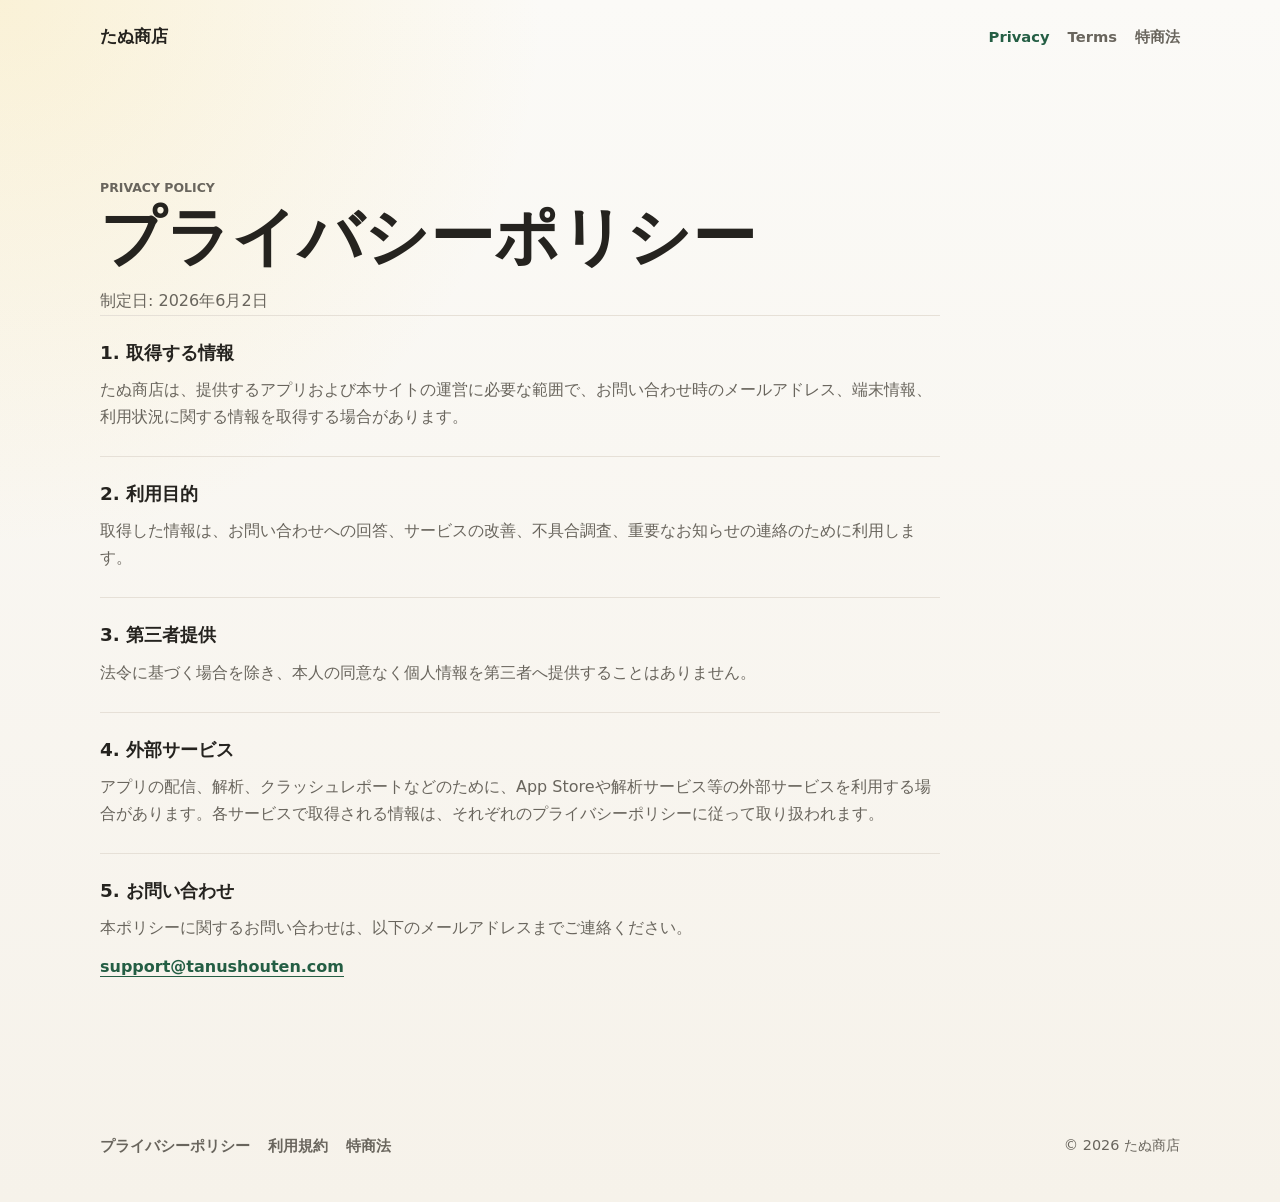
==== privacy/index.html @ 9ece8d33 "Create index.html" ====
<!doctype html>
<html lang="ja">
  <head>
    <meta charset="utf-8">
    <meta name="viewport" content="width=device-width, initial-scale=1">
    <meta name="description" content="たぬ商店のプライバシーポリシーです。">
    <title>プライバシーポリシー | たぬ商店</title>
    <link rel="canonical" href="https://tanushouten.com/privacy/">
    <link rel="stylesheet" href="/assets/styles.css">
    <script src="/assets/script.js" defer></script>
  </head>
  <body>
    <header class="site-header">
      <a class="site-logo" href="/">たぬ商店</a>
      <nav class="site-nav" aria-label="メインナビゲーション">
        <a href="/privacy/" aria-current="page">Privacy</a>
        <a href="/terms/">Terms</a>
        <a href="/tokushoho/">特商法</a>
      </nav>
    </header>

    <main class="legal-page">
      <article class="legal-content">
        <p class="eyebrow">Privacy Policy</p>
        <h1>プライバシーポリシー</h1>
        <p class="updated">制定日: 2026年6月2日</p>

        <section>
          <h2>1. 取得する情報</h2>
          <p>たぬ商店は、提供するアプリおよび本サイトの運営に必要な範囲で、お問い合わせ時のメールアドレス、端末情報、利用状況に関する情報を取得する場合があります。</p>
        </section>

        <section>
          <h2>2. 利用目的</h2>
          <p>取得した情報は、お問い合わせへの回答、サービスの改善、不具合調査、重要なお知らせの連絡のために利用します。</p>
        </section>

        <section>
          <h2>3. 第三者提供</h2>
          <p>法令に基づく場合を除き、本人の同意なく個人情報を第三者へ提供することはありません。</p>
        </section>

        <section>
          <h2>4. 外部サービス</h2>
          <p>アプリの配信、解析、クラッシュレポートなどのために、App Storeや解析サービス等の外部サービスを利用する場合があります。各サービスで取得される情報は、それぞれのプライバシーポリシーに従って取り扱われます。</p>
        </section>

        <section>
          <h2>5. お問い合わせ</h2>
          <p>本ポリシーに関するお問い合わせは、以下のメールアドレスまでご連絡ください。</p>
          <p><a class="mail-link" data-mail-user="support" data-mail-domain="tanushouten.com" href="#">support@tanushouten.com</a></p>
        </section>
      </article>
    </main>

    <footer class="site-footer">
      <nav aria-label="フッターナビゲーション">
        <a href="/privacy/">プライバシーポリシー</a>
        <a href="/terms/">利用規約</a>
        <a href="/tokushoho/">特商法</a>
      </nav>
      <p>&copy; <span data-current-year>2026</span> たぬ商店</p>
    </footer>
  </body>
</html>
---- assets/styles.css ----
:root {
  --bg: #fbfaf7;
  --surface: #ffffff;
  --ink: #25231f;
  --muted: #69655d;
  --line: #e6e0d7;
  --accent: #2f7d58;
  --accent-dark: #245e44;
  --accent-soft: #e7f3ec;
  --warm: #f6d365;
  --shadow: 0 18px 50px rgba(54, 47, 35, 0.08);
}

* {
  box-sizing: border-box;
}

html {
  color-scheme: light;
  overflow-x: clip;
}

body {
  width: 100%;
  overflow-x: clip;
  margin: 0;
  color: var(--ink);
  background:
    radial-gradient(circle at top left, rgba(246, 211, 101, 0.22), transparent 34rem),
    linear-gradient(180deg, #fbfaf7 0%, #f6f2ea 100%);
  font-family: system-ui, -apple-system, BlinkMacSystemFont, "Segoe UI", sans-serif;
  line-height: 1.7;
}

a {
  color: inherit;
}

.site-header,
.site-footer,
.section,
.legal-page {
  width: min(1080px, calc(100% - 40px));
  margin-inline: auto;
}

.site-header {
  display: flex;
  align-items: center;
  justify-content: space-between;
  gap: 20px;
  padding: 22px 0;
}

.site-logo {
  font-size: 1.08rem;
  font-weight: 800;
  text-decoration: none;
}

.site-nav,
.site-footer nav {
  display: flex;
  flex-wrap: wrap;
  gap: 8px 18px;
  align-items: center;
}

.site-nav a,
.site-footer a {
  color: var(--muted);
  font-size: 0.92rem;
  font-weight: 700;
  text-decoration: none;
}

.site-nav a:hover,
.site-footer a:hover,
.site-nav a[aria-current="page"] {
  color: var(--accent-dark);
}

.hero {
  display: grid;
  min-height: 52svh;
  place-items: center start;
  padding: clamp(72px, 14vw, 150px) 0 clamp(56px, 9vw, 96px);
}

.hero-copy {
  max-width: 720px;
}

.eyebrow {
  margin: 0 0 12px;
  color: var(--accent-dark);
  font-size: 0.78rem;
  font-weight: 800;
  letter-spacing: 0;
  text-transform: uppercase;
}

h1,
h2,
h3,
p {
  overflow-wrap: anywhere;
}

h1,
h2,
h3 {
  margin: 0;
  line-height: 1.2;
}

h1 {
  font-size: clamp(3.2rem, 12vw, 7.2rem);
  letter-spacing: 0;
}

.lead {
  max-width: 620px;
  margin: 22px 0 0;
  color: var(--muted);
  font-size: clamp(1.15rem, 3vw, 1.55rem);
  font-weight: 700;
}

.section {
  padding: 54px 0;
}

.section-heading {
  margin-bottom: 24px;
}

.section-heading h2,
.contact-box h2 {
  font-size: clamp(1.8rem, 5vw, 2.6rem);
}

.app-list {
  display: grid;
  gap: 16px;
}

.app-card {
  display: grid;
  grid-template-columns: 1fr auto;
  gap: 22px;
  align-items: center;
  min-height: 144px;
  padding: clamp(22px, 4vw, 32px);
  background: rgba(255, 255, 255, 0.82);
  border: 1px solid var(--line);
  border-radius: 8px;
  box-shadow: var(--shadow);
}

.app-card h3 {
  font-size: 1.35rem;
}

.app-card p {
  max-width: 640px;
  margin: 10px 0 0;
  color: var(--muted);
}

.button,
.status {
  display: inline-flex;
  align-items: center;
  justify-content: center;
  min-height: 44px;
  padding: 0 18px;
  border-radius: 999px;
  font-size: 0.95rem;
  font-weight: 800;
  text-decoration: none;
  white-space: nowrap;
}

.button {
  color: #fff;
  background: var(--accent);
}

.button:hover {
  background: var(--accent-dark);
}

.status {
  color: var(--accent-dark);
  background: var(--accent-soft);
  border: 1px solid #cde4d5;
}

.contact-box {
  display: flex;
  align-items: center;
  justify-content: space-between;
  gap: 24px;
  padding: clamp(24px, 5vw, 36px) 0;
  border-top: 1px solid var(--line);
  border-bottom: 1px solid var(--line);
}

.mail-link {
  color: var(--accent-dark);
  font-weight: 800;
  text-decoration-thickness: 0.08em;
  text-underline-offset: 0.22em;
}

.site-footer {
  display: flex;
  align-items: center;
  justify-content: space-between;
  gap: 20px;
  padding: 34px 0 44px;
  color: var(--muted);
  font-size: 0.9rem;
}

.site-footer p {
  margin: 0;
}

.legal-page {
  padding: clamp(54px, 9vw, 92px) 0;
}

.legal-content {
  max-width: 840px;
}

.legal-content h1 {
  font-size: clamp(2.2rem, 7vw, 4rem);
}

.updated {
  margin: 16px 0 42px;
  color: var(--muted);
}

.legal-content section {
  padding: 26px 0;
  border-top: 1px solid var(--line);
}

.legal-content h2 {
  font-size: 1.15rem;
}

.legal-content p {
  margin: 12px 0 0;
  color: var(--muted);
}

.legal-table {
  margin: 40px 0 0;
  border-top: 1px solid var(--line);
}

.legal-table div {
  display: grid;
  grid-template-columns: minmax(160px, 0.34fr) 1fr;
  gap: 20px;
  padding: 18px 0;
  border-bottom: 1px solid var(--line);
}

.legal-table dt {
  font-weight: 800;
}

.legal-table dd {
  margin: 0;
  color: var(--muted);
}

@media (max-width: 720px) {
  .site-header,
  .site-footer,
  .section,
  .legal-page {
    width: min(100% - 28px, 1080px);
  }

  .site-header,
  .site-footer,
  .contact-box {
    align-items: flex-start;
    flex-direction: column;
  }

  .hero {
    min-height: 48svh;
  }

  .app-card {
    grid-template-columns: 1fr;
  }

  .button,
  .status {
    width: fit-content;
  }

  .legal-table div {
    grid-template-columns: 1fr;
    gap: 6px;
  }
}
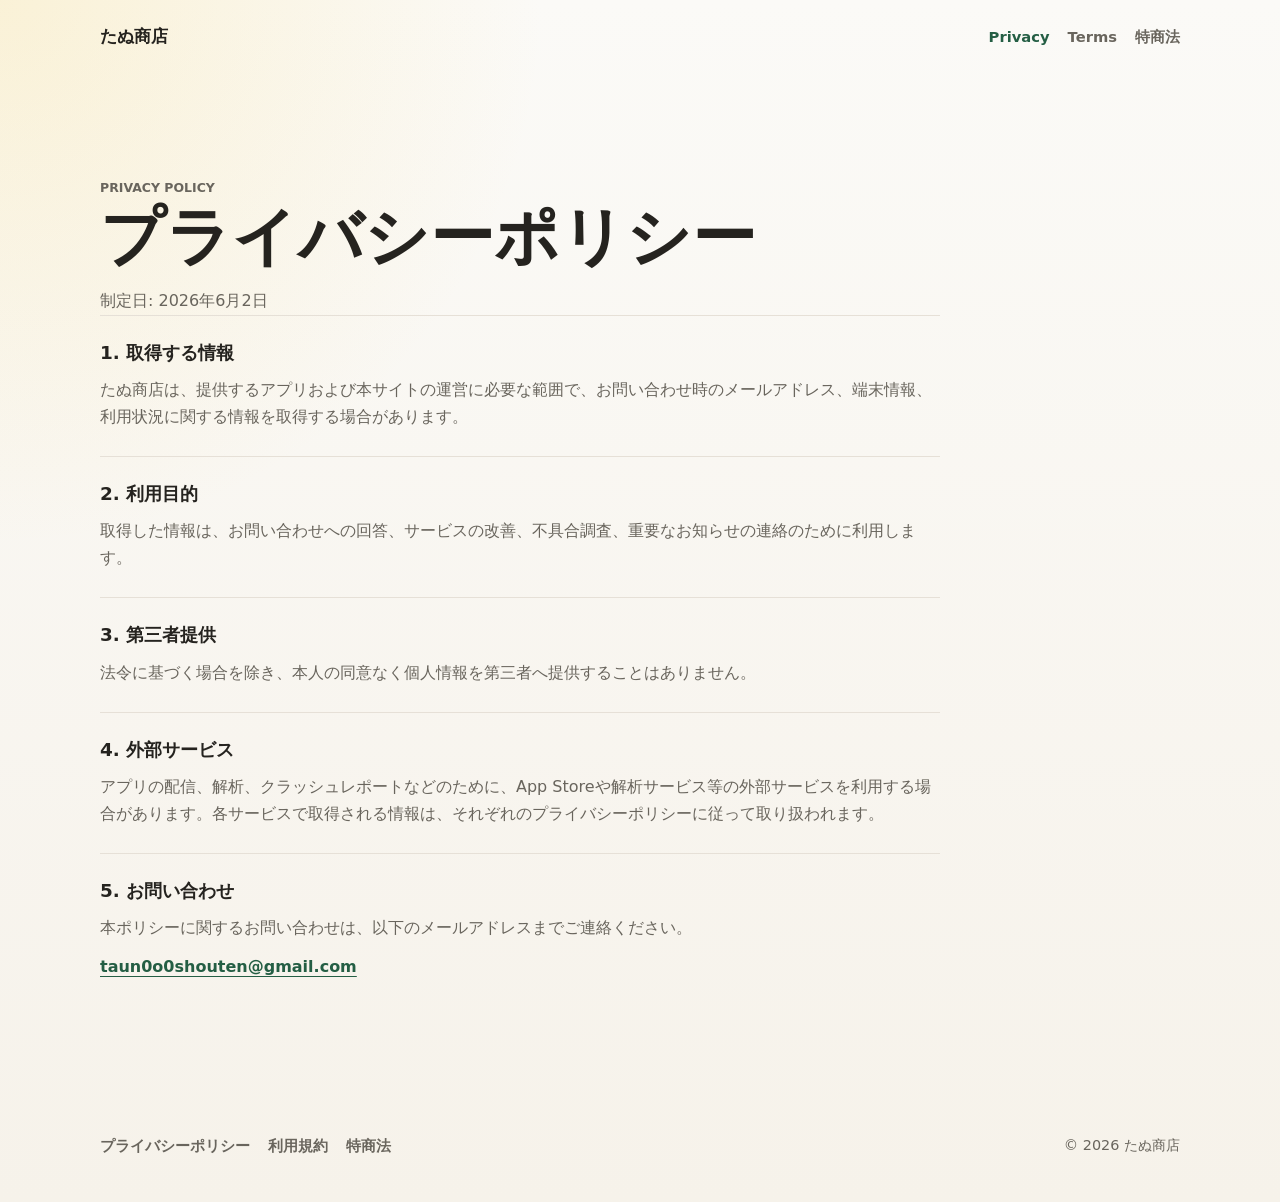
==== commit 17c30e64: "Update index.html" ====
--- a/privacy/index.html
+++ b/privacy/index.html
@@ -48,7 +48,7 @@
         <section>
           <h2>5. お問い合わせ</h2>
           <p>本ポリシーに関するお問い合わせは、以下のメールアドレスまでご連絡ください。</p>
-          <p><a class="mail-link" data-mail-user="support" data-mail-domain="tanushouten.com" href="#">support@tanushouten.com</a></p>
+          <p><a class="mail-link" data-mail-user="taun0o0shouten" data-mail-domain="gmail.com" href="#">taun0o0shouten@gmail.com</a></p>
         </section>
       </article>
     </main>
